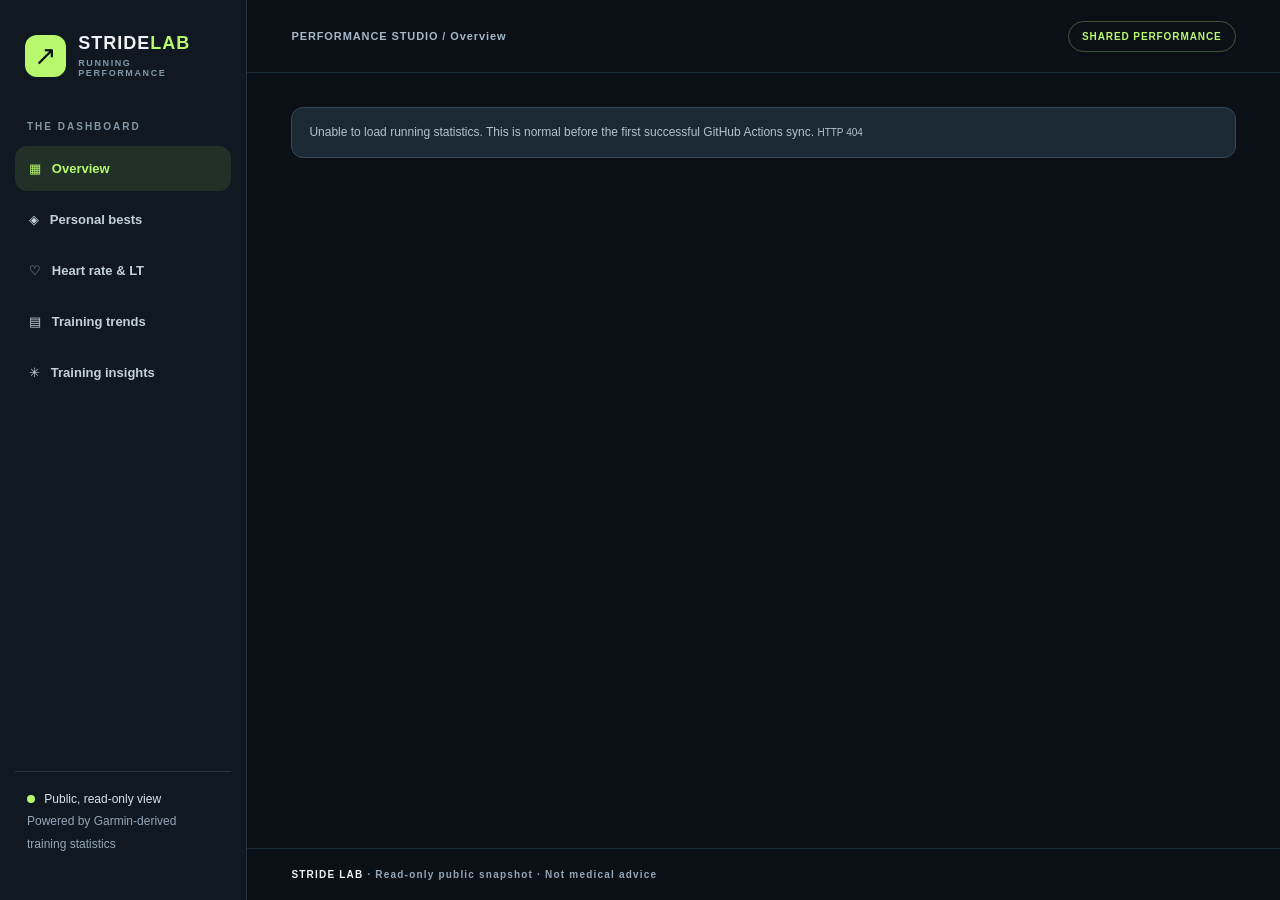
==== Stride-Lab-Free-AutoSync-GitHub/site_assets/index.html @ d45b4398 "Add files via upload" ====
<!doctype html>
<html lang="en-AU"><head>
<meta charset="utf-8"><meta name="viewport" content="width=device-width, initial-scale=1">
<meta name="color-scheme" content="dark"><meta name="robots" content="noindex, nofollow">
<title>Stride Lab — Running Performance</title>
<link rel="stylesheet" href="./style.css">
</head><body>
<div class="shell">
<aside class="sidebar"><div class="logo"><span class="emblem">↗</span><span>STRIDE<span class="lime">LAB</span><small>RUNNING PERFORMANCE</small></span></div>
<div class="section">THE DASHBOARD</div>
<nav id="nav" aria-label="Dashboard navigation">
<button class="active" data-tab="overview">▦ &nbsp; Overview</button>
<button data-tab="records">◈ &nbsp; Personal bests</button>
<button data-tab="physiology">♡ &nbsp; Heart rate &amp; LT</button>
<button data-tab="trends">▤ &nbsp; Training trends</button>
<button data-tab="insights">✳ &nbsp; Training insights</button>
</nav>
<div class="side-foot"><span class="dot"></span> Public, read-only view<br><span class="muted">Powered by Garmin-derived training statistics</span></div>
</aside>
<div class="content"><header class="topbar"><span>PERFORMANCE STUDIO <span class="muted">/</span> <span id="crumb">Overview</span></span><span class="tag">SHARED PERFORMANCE</span></header>
<main id="main" class="main"><div class="card">Loading published statistics…</div></main>
<footer>STRIDE LAB <span class="muted">· Read-only public snapshot · Not medical advice</span></footer>
</div></div>
<script src="./app.js" defer></script>
</body></html>
---- Stride-Lab-Free-AutoSync-GitHub/site_assets/style.css ----
:root{font-family:Inter,ui-sans-serif,-apple-system,BlinkMacSystemFont,"Segoe UI",sans-serif;font-synthesis:none;color:#eef2f6;background:#0b1017;--lime:#b8f86d;--panel:#121b25;--muted:#93a7b9;--border:#293846}
*{box-sizing:border-box}body{margin:0}button{font:inherit;cursor:pointer}h1,h2,h3,p{margin:0}.shell{display:flex;min-height:100vh}.sidebar{width:247px;flex-shrink:0;background:#101822;border-right:1px solid #243442;position:sticky;top:0;height:100vh;padding:28px 15px;display:flex;flex-direction:column}.logo{display:flex;align-items:center;gap:12px;font-size:18px;font-weight:900;letter-spacing:1px;padding:5px 10px 43px}.emblem{background:var(--lime);color:#0b1017;font-size:27px;width:42px;height:42px;border-radius:12px;display:grid;place-items:center}.logo small{display:block;font-size:9px;letter-spacing:1.6px;font-weight:700;color:#8098a7;margin-top:4px}.lime{color:var(--lime)}.section{font-size:10px;font-weight:800;letter-spacing:2px;color:#8296a6;padding:0 12px 14px}.sidebar nav{display:grid;gap:6px}.sidebar nav button{border:0;color:#c2d1dc;background:transparent;border-radius:12px;text-align:left;font-size:13px;font-weight:650;padding:15px 14px}.sidebar nav button:hover,.sidebar nav button.active{color:var(--lime);background:#223128}.side-foot{margin-top:auto;padding:16px 12px;font-size:12px;line-height:1.9;color:#d7e5e9;border-top:1px solid #263644}.dot{display:inline-block;width:8px;height:8px;background:var(--lime);border-radius:50%;margin-right:6px}.muted{color:var(--muted)}.content{min-width:0;width:100%;display:flex;flex-direction:column}.topbar{height:73px;padding:0 4.3%;border-bottom:1px solid #1c2d3b;display:flex;justify-content:space-between;align-items:center;font-size:11px;font-weight:800;letter-spacing:.9px;color:#a4b8c8}.tag{border:1px solid #3d5734;color:var(--lime);border-radius:99px;padding:9px 13px;font-size:10px}.main{width:min(1200px,100%);margin:0 auto;padding:34px 4.3% 54px;flex:1}footer{padding:20px 4.3%;font-size:10px;font-weight:800;letter-spacing:1.2px;border-top:1px solid #1c2d3b}.eyebrow{font-size:10px;font-weight:900;color:var(--lime);letter-spacing:2px;margin-bottom:13px}.heading{font-size:32px;line-height:1.2;margin-bottom:10px;letter-spacing:-1.2px}.lead{color:#9db0be;line-height:1.7;font-size:13px;margin-bottom:27px}.hero{border:1px solid #345c40;border-radius:17px;background:radial-gradient(circle at 92% 30%,#37633a 0%,transparent 27%),linear-gradient(110deg,#193129,#22462c);padding:35px 36px;display:flex;justify-content:space-between;align-items:center;gap:20px;margin-bottom:20px;overflow:hidden}.hero h2{font-size:29px;letter-spacing:-1px;margin:10px 0}.hero p{color:#c3d8c9;line-height:1.7;font-size:13px;max-width:520px}.hero-number{display:grid;place-items:center;border:11px solid var(--lime);border-radius:100%;width:124px;height:124px;flex-shrink:0;background:#173425;text-align:center;font-size:38px;font-weight:900}.hero-number small{display:block;font-size:9px;letter-spacing:1px}.grid{display:grid;grid-template-columns:repeat(4,minmax(0,1fr));gap:15px;margin-bottom:19px}.stat,.card{background:var(--panel);border:1px solid var(--border);border-radius:16px}.stat{padding:21px 18px;min-height:132px;position:relative;overflow:hidden}.stat:before{content:"";position:absolute;top:0;left:20px;width:40px;height:2px;background:var(--lime)}.stat .k{color:#93abc7;font-size:10px;letter-spacing:1.7px;font-weight:850;text-transform:uppercase}.stat .v{font-size:32px;font-weight:850;margin:15px 0 7px;letter-spacing:-1px;font-variant-numeric:tabular-nums}.stat .s{font-size:11px;color:#9ab2c4}.columns{display:grid;grid-template-columns:1.4fr 1fr;gap:19px;margin-bottom:19px}.columns.equal{grid-template-columns:repeat(2,minmax(0,1fr))}.card{padding:24px;min-width:0}.card h3{font-family:Georgia,serif;font-size:18px;margin-bottom:7px}.card .sub{color:#8ea7b6;font-size:12px;margin-bottom:19px;line-height:1.65}.chart{width:100%;height:auto;display:block}.gridline{stroke:#263442;stroke-dasharray:2 6}.chartlabel{font-size:10px;fill:#92a9ba}.bar{fill:#678777}.bar:hover{fill:var(--lime)}.line{fill:none;stroke:var(--lime);stroke-width:3}.table-wrap{overflow-x:auto}table{width:100%;border-collapse:collapse;text-align:left}th{font-size:10px;color:#8ca6ba;letter-spacing:1px;text-transform:uppercase;padding:12px 10px;border-bottom:1px solid #344556}td{padding:14px 10px;border-bottom:1px solid #263442;font-size:13px}td strong{font-size:17px}.tip{font-size:11px;color:#95adba;line-height:1.65;margin-top:12px}.note{padding:15px 17px;background:#1b2934;border:1px solid #33495b;border-radius:12px;color:#b3c3cd;font-size:12px;line-height:1.6;margin-bottom:18px}.zone{display:flex;height:14px;overflow:hidden;border-radius:7px;margin:15px 0 5px}.zone span{min-width:2px}.pills{display:flex;gap:8px;flex-wrap:wrap;margin:13px 0}.pill{border-radius:8px;background:#263e34;color:#cafc98;font-size:12px;font-weight:750;padding:9px 12px}.signal{padding:13px 0;border-bottom:1px solid #293846}.signal h4{margin:0 0 7px;font-size:14px}.signal p{font-size:12px;line-height:1.75;color:#a6baca}.empty{padding:35px 10px;text-align:center;color:#91a6b7}.footnote{font-size:11px;color:#8ea4b3}.two-col{display:grid;grid-template-columns:repeat(2,minmax(0,1fr));gap:15px}.big{font-size:32px;font-weight:850;letter-spacing:-1px;margin-top:12px}.updated{font-size:11px;color:#98aaaf;margin-top:11px}.highlight{color:var(--lime)}@media(max-width:1040px){.grid{grid-template-columns:repeat(2,minmax(0,1fr))}.sidebar{width:215px}}@media(max-width:750px){.shell{display:block}.sidebar{position:static;width:auto;height:auto;padding:12px 15px}.logo{padding:6px 0 14px}.section,.side-foot{display:none}.sidebar nav{display:flex;overflow:auto;gap:4px}.sidebar nav button{white-space:nowrap;font-size:11px;padding:10px}.topbar{height:55px}.tag{display:none}.main{padding:25px 16px 35px}.heading{font-size:27px}.hero{padding:23px;min-height:185px}.hero h2{font-size:23px}.hero-number{width:87px;height:87px;border-width:7px;font-size:25px}.hero-number small{font-size:7px}.columns,.columns.equal{grid-template-columns:1fr}.card{padding:18px}.stat .v{font-size:28px}}@media(max-width:440px){.grid{gap:10px}.stat{min-height:114px;padding:17px 13px}.stat .k{font-size:9px}.stat .v{font-size:25px}.hero-number{display:none}.two-col{grid-template-columns:1fr}}
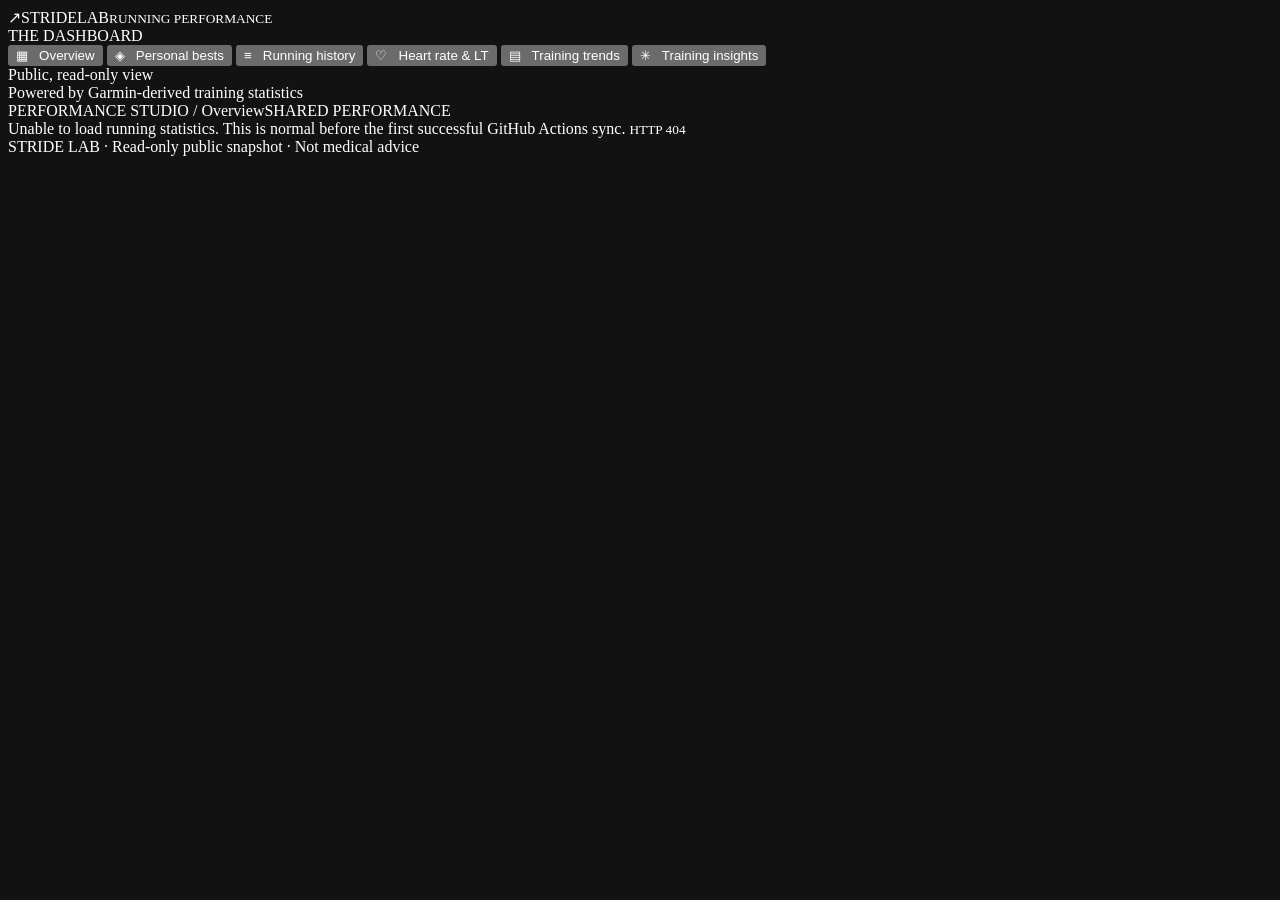
==== commit 3dfd7055: "Add files via upload" ====
--- a/Stride-Lab-Free-AutoSync-GitHub/site_assets/index.html
+++ b/Stride-Lab-Free-AutoSync-GitHub/site_assets/index.html
@@ -11,6 +11,7 @@
 <nav id="nav" aria-label="Dashboard navigation">
 <button class="active" data-tab="overview">▦ &nbsp; Overview</button>
 <button data-tab="records">◈ &nbsp; Personal bests</button>
+<button data-tab="activities">≡ &nbsp; Running history</button>
 <button data-tab="physiology">♡ &nbsp; Heart rate &amp; LT</button>
 <button data-tab="trends">▤ &nbsp; Training trends</button>
 <button data-tab="insights">✳ &nbsp; Training insights</button>
